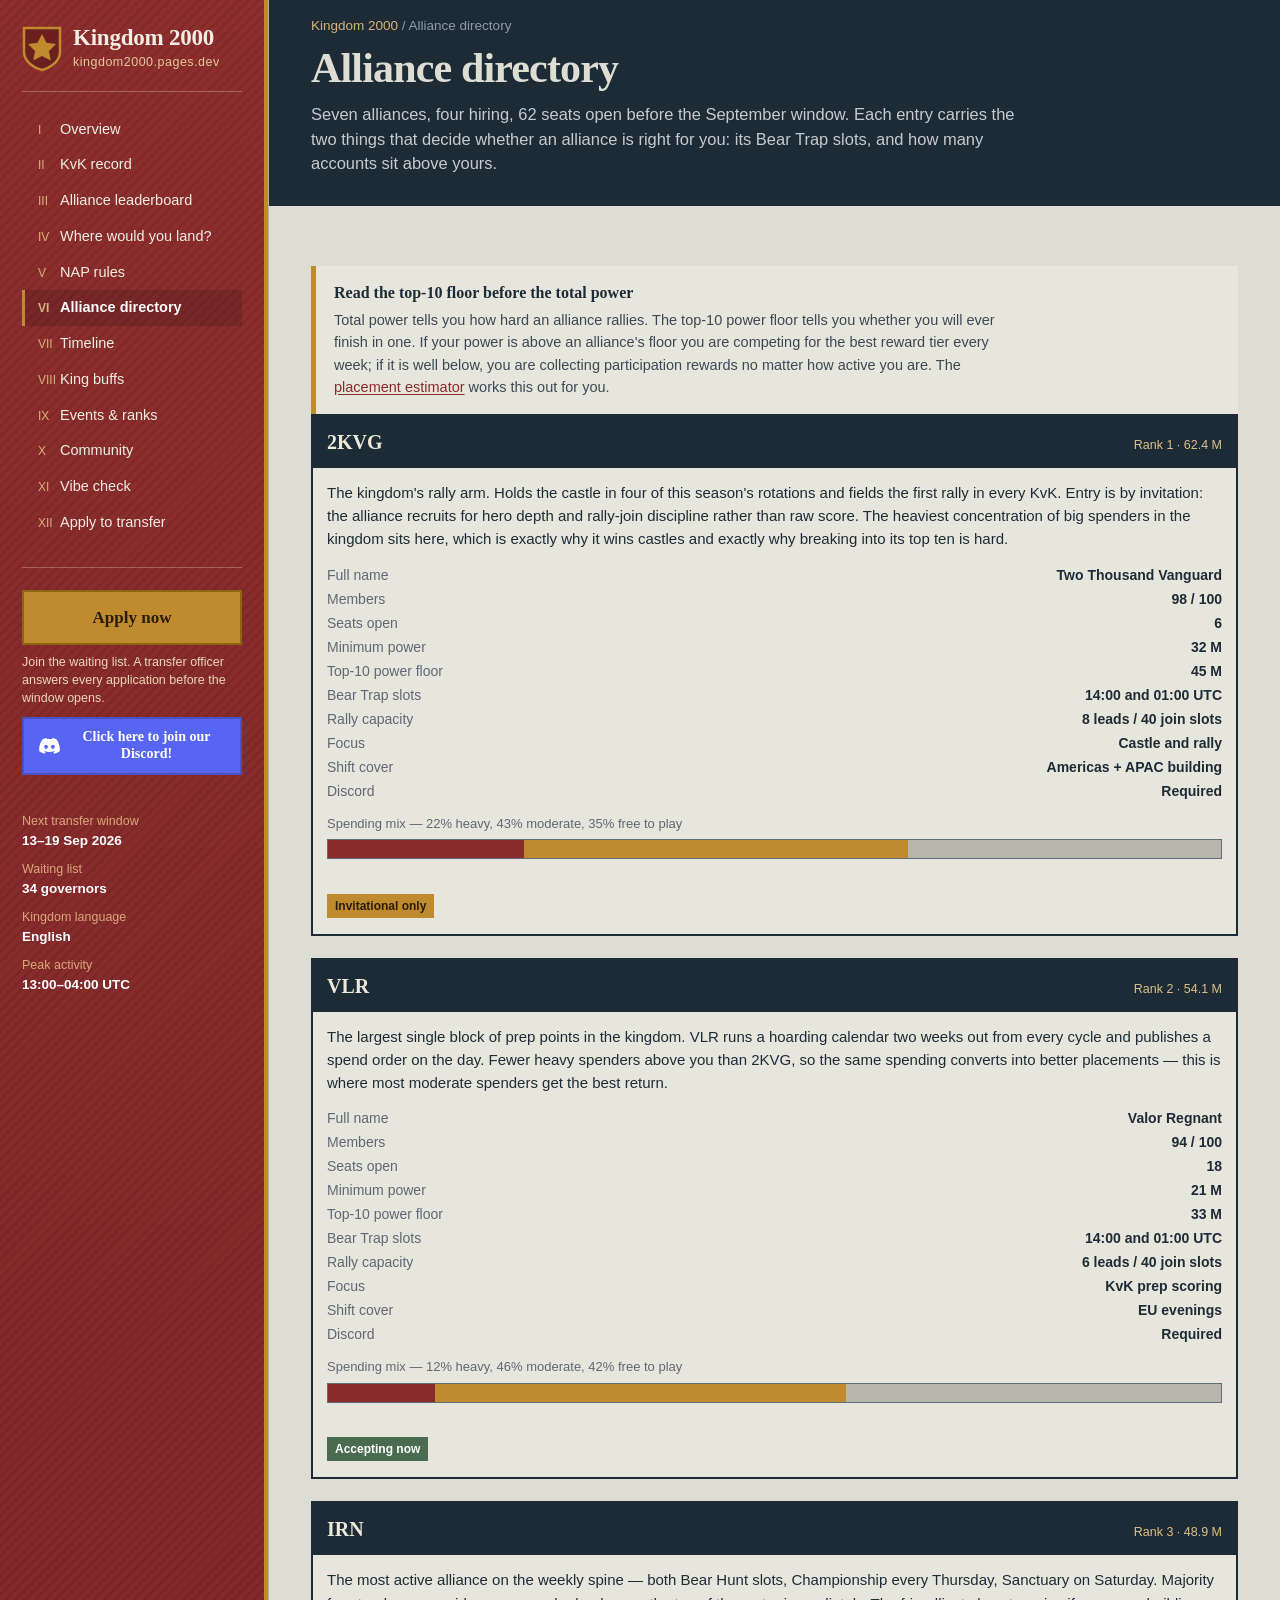
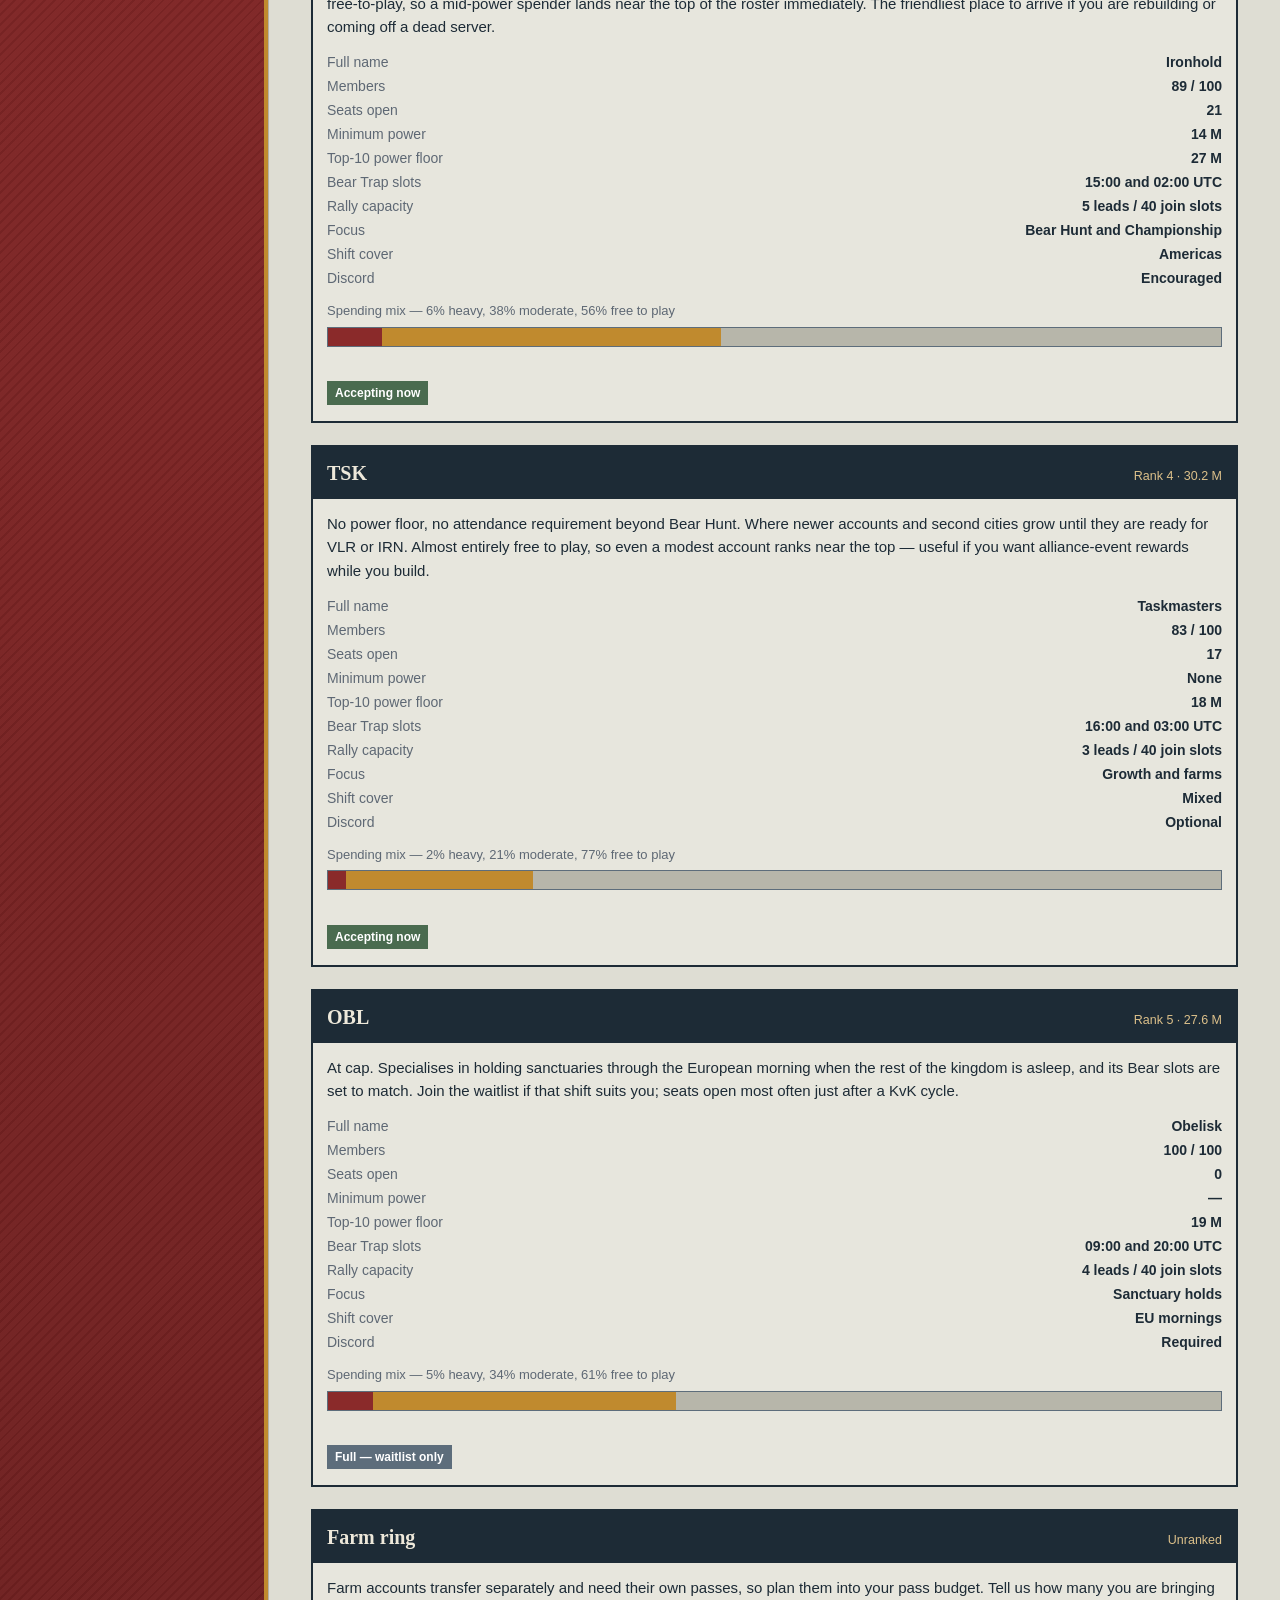
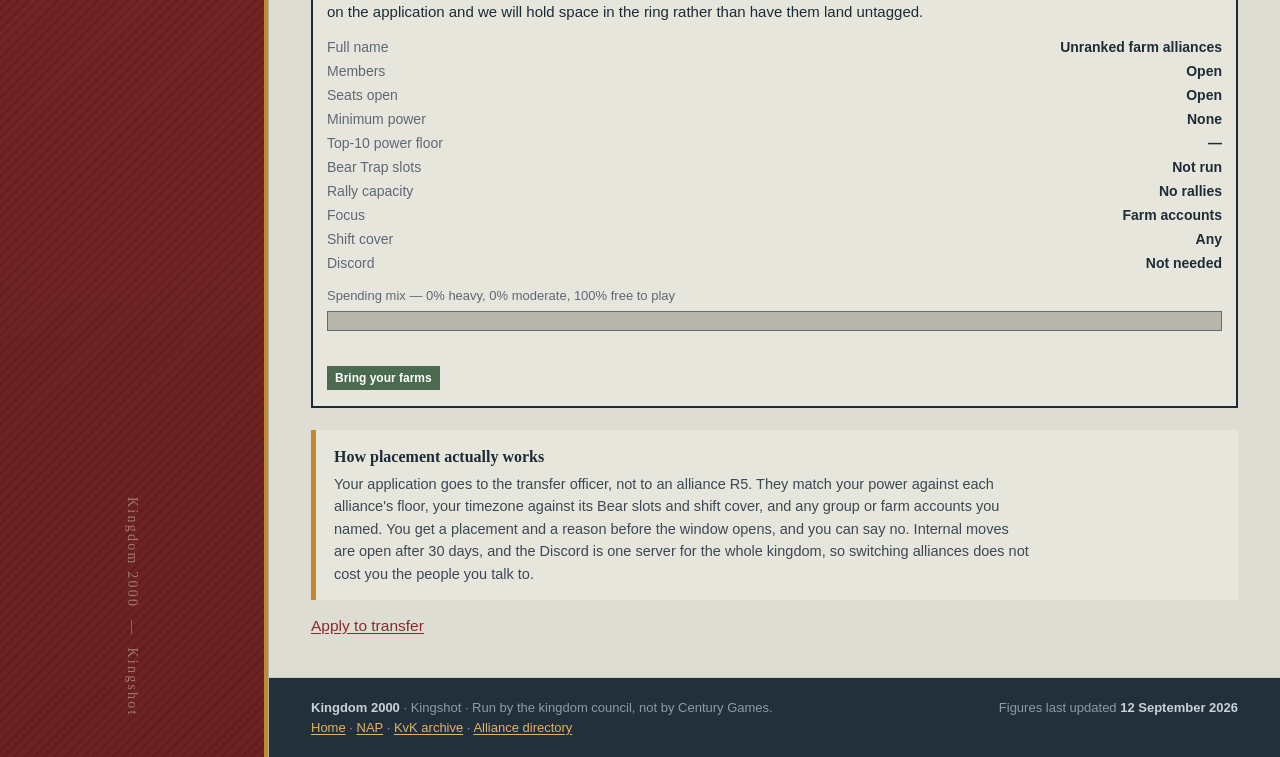
==== alliances.html @ 17d1f27d "Add files via upload" ====
<!DOCTYPE html>
<html lang="en">
<head>
<meta charset="utf-8">
<meta name="viewport" content="width=device-width,initial-scale=1">
<title>Alliance directory — Kingdom 2000</title>
<meta name="description" content="All seven alliances in Kingdom 2000: power, open seats, top-10 power floor, Bear Trap slots, spending mix and shift cover.">
<link rel="stylesheet" href="styles.css">
</head>
<body>
<div class="shell">
  <aside class="rail">
    <div class="sigil">
      <svg width="40" height="46" viewBox="0 0 40 46" aria-hidden="true">
        <path d="M2 2h36v24c0 11-13 17-18 18C15 43 2 37 2 26Z" fill="#6B1F1F" stroke="#C08A2E" stroke-width="2.5"/>
        <path d="M20 8l4.4 8.7 9.6 1.4-7 6.8 1.7 9.5L20 29.9l-8.7 4.5 1.7-9.5-7-6.8 9.6-1.4Z" fill="#C08A2E"/>
      </svg>
      <div>
        <b>Kingdom 2000</b>
        <span>kingdom2000.pages.dev</span>
      </div>
    </div>

    <nav class="railnav">
      <a href="index.html#overview"><i>I</i>Overview</a>
      <a href="index.html#kvk"><i>II</i>KvK record</a>
      <a href="index.html#leaderboard"><i>III</i>Alliance leaderboard</a>
      <a href="index.html#fit"><i>IV</i>Where would you land?</a>
      <a href="nap.html"><i>V</i>NAP rules</a>
      <a href="alliances.html" class="on"><i>VI</i>Alliance directory</a>
      <a href="index.html#timeline"><i>VII</i>Timeline</a>
      <a href="index.html#buffs"><i>VIII</i>King buffs</a>
      <a href="index.html#events"><i>IX</i>Events &amp; ranks</a>
      <a href="index.html#community"><i>X</i>Community</a>
      <a href="index.html#vibecheck"><i>XI</i>Vibe check</a>
      <a href="index.html#apply"><i>XII</i>Apply to transfer</a>
    </nav>

    <div class="railcta">
      <a class="btn" href="#apply">Apply now</a>
      <p>Join the waiting list. A transfer officer answers every application before the window opens.</p>
      <a class="dbtn full sm" href="index.html#vibecheck"><svg width="21" height="16" viewBox="0 0 71 55" aria-hidden="true"><path d="M60.1045 4.8978C55.5792 2.8214 50.7265 1.2916 45.6527 0.41542C45.5603 0.39851 45.468 0.440769 45.4204 0.525289C44.7963 1.6353 44.105 3.0834 43.6209 4.2216C38.1637 3.4046 32.7345 3.4046 27.3892 4.2216C26.905 3.0581 26.1886 1.6353 25.5617 0.525289C25.5141 0.443589 25.4218 0.40133 25.3294 0.41542C20.2584 1.2888 15.4057 2.8186 10.8776 4.8978C10.8384 4.9147 10.8048 4.9429 10.7825 4.9795C1.57795 18.7309 -0.943561 32.1443 0.293408 45.3914C0.299005 45.4562 0.335386 45.5182 0.385761 45.5576C6.45866 50.0174 12.3413 52.7249 18.1147 54.5195C18.2071 54.5477 18.305 54.5139 18.3638 54.4378C19.7295 52.5728 20.9469 50.6063 21.9907 48.5383C22.0523 48.4172 21.9935 48.2735 21.8676 48.2256C19.9366 47.4931 18.0979 46.6 16.3292 45.5858C16.1893 45.5041 16.1781 45.304 16.3068 45.2082C16.679 44.9293 17.0513 44.6391 17.4067 44.3461C17.471 44.2926 17.5606 44.2813 17.6362 44.3151C29.2558 49.6202 41.8354 49.6202 53.3179 44.3151C53.3935 44.2785 53.4831 44.2898 53.5502 44.3433C53.9057 44.6363 54.2779 44.9293 54.6529 45.2082C54.7816 45.304 54.7732 45.5041 54.6333 45.5858C52.8646 46.6197 51.0259 47.4931 49.0921 48.2228C48.9662 48.2707 48.9102 48.4172 48.9718 48.5383C50.038 50.6034 51.2554 52.5699 52.5959 54.435C52.6519 54.5139 52.7526 54.5477 52.845 54.5195C58.6464 52.7249 64.529 50.0174 70.6019 45.5576C70.6551 45.5182 70.6887 45.459 70.6943 45.3942C72.1747 30.0791 68.2147 16.7757 60.1968 4.9823C60.1772 4.9429 60.1437 4.9147 60.1045 4.8978ZM23.7259 37.3253C20.2276 37.3253 17.3451 34.1136 17.3451 30.1693C17.3451 26.225 20.1717 23.0133 23.7259 23.0133C27.308 23.0133 30.1626 26.2532 30.1066 30.1693C30.1066 34.1136 27.28 37.3253 23.7259 37.3253ZM47.3178 37.3253C43.8196 37.3253 40.9371 34.1136 40.9371 30.1693C40.9371 26.225 43.7636 23.0133 47.3178 23.0133C50.9 23.0133 53.7545 26.2532 53.6986 30.1693C53.6986 34.1136 50.9 37.3253 47.3178 37.3253Z"/></svg><span>Click here to join our Discord!</span></a>
    </div>

    <dl class="railmeta">
      <dt>Next transfer window</dt>
      <dd>13–19 Sep 2026</dd>
      <dt>Waiting list</dt>
      <dd>34 governors</dd>
      <dt>Kingdom language</dt>
      <dd>English</dd>
      <dt>Peak activity</dt>
      <dd>13:00–04:00 UTC</dd>
    </dl>

    <div class="railfoot"><span>Kingdom 2000 &nbsp;— &nbsp;Kingshot</span></div>
  </aside>
  <main>
    <div class="crumb"><a href="index.html">Kingdom 2000</a> / Alliance directory</div>
    <div class="pagehead">
      <h1>Alliance directory</h1>
      <p>Seven alliances, four hiring, 62 seats open before the September window. Each entry carries the two
        things that decide whether an alliance is right for you: its Bear Trap slots, and how many accounts
        sit above yours.</p>
    </div>
    <section>
      <div class="note"><b>Read the top-10 floor before the total power</b>
        <p>Total power tells you how hard an alliance rallies. The top-10 power floor tells you whether you
          will ever finish in one. If your power is above an alliance's floor you are competing for the best
          reward tier every week; if it is well below, you are collecting participation rewards no matter how
          active you are. The <a href="index.html#fit">placement estimator</a> works this out for you.</p></div>
      <div class="alli" style="margin-bottom:22px">
        <header><b>2KVG</b><i>Rank 1 · 62.4 M</i></header>
        <div class="in">
          <p style="font-size:15px;line-height:1.55;margin-bottom:14px">The kingdom's rally arm. Holds the castle in four of this season's rotations and fields the first rally in every KvK. Entry is by invitation: the alliance recruits for hero depth and rally-join discipline rather than raw score. The heaviest concentration of big spenders in the kingdom sits here, which is exactly why it wins castles and exactly why breaking into its top ten is hard.</p>
          <dl>
            <dt>Full name</dt><dd>Two Thousand Vanguard</dd>
            <dt>Members</dt><dd>98 / 100</dd>
            <dt>Seats open</dt><dd>6</dd>
            <dt>Minimum power</dt><dd>32 M</dd>
            <dt>Top-10 power floor</dt><dd>45 M</dd>
            <dt>Bear Trap slots</dt><dd>14:00 and 01:00 UTC</dd>
            <dt>Rally capacity</dt><dd>8 leads / 40 join slots</dd>
            <dt>Focus</dt><dd>Castle and rally</dd>
            <dt>Shift cover</dt><dd>Americas + APAC building</dd>
            <dt>Discord</dt><dd>Required</dd>
          </dl>
          <p style="font-size:13px;color:#5E6874;margin-top:12px">Spending mix — 22% heavy, 43% moderate, 35% free to play</p>
          <span class="mix"><i class="h" style="width:22%"></i><i class="m" style="width:43%"></i><i class="f" style="width:35%"></i></span>
          <br><span class="tag few">Invitational only</span>
        </div>
      </div>
      <div class="alli" style="margin-bottom:22px">
        <header><b>VLR</b><i>Rank 2 · 54.1 M</i></header>
        <div class="in">
          <p style="font-size:15px;line-height:1.55;margin-bottom:14px">The largest single block of prep points in the kingdom. VLR runs a hoarding calendar two weeks out from every cycle and publishes a spend order on the day. Fewer heavy spenders above you than 2KVG, so the same spending converts into better placements — this is where most moderate spenders get the best return.</p>
          <dl>
            <dt>Full name</dt><dd>Valor Regnant</dd>
            <dt>Members</dt><dd>94 / 100</dd>
            <dt>Seats open</dt><dd>18</dd>
            <dt>Minimum power</dt><dd>21 M</dd>
            <dt>Top-10 power floor</dt><dd>33 M</dd>
            <dt>Bear Trap slots</dt><dd>14:00 and 01:00 UTC</dd>
            <dt>Rally capacity</dt><dd>6 leads / 40 join slots</dd>
            <dt>Focus</dt><dd>KvK prep scoring</dd>
            <dt>Shift cover</dt><dd>EU evenings</dd>
            <dt>Discord</dt><dd>Required</dd>
          </dl>
          <p style="font-size:13px;color:#5E6874;margin-top:12px">Spending mix — 12% heavy, 46% moderate, 42% free to play</p>
          <span class="mix"><i class="h" style="width:12%"></i><i class="m" style="width:46%"></i><i class="f" style="width:42%"></i></span>
          <br><span class="tag open">Accepting now</span>
        </div>
      </div>
      <div class="alli" style="margin-bottom:22px">
        <header><b>IRN</b><i>Rank 3 · 48.9 M</i></header>
        <div class="in">
          <p style="font-size:15px;line-height:1.55;margin-bottom:14px">The most active alliance on the weekly spine — both Bear Hunt slots, Championship every Thursday, Sanctuary on Saturday. Majority free-to-play, so a mid-power spender lands near the top of the roster immediately. The friendliest place to arrive if you are rebuilding or coming off a dead server.</p>
          <dl>
            <dt>Full name</dt><dd>Ironhold</dd>
            <dt>Members</dt><dd>89 / 100</dd>
            <dt>Seats open</dt><dd>21</dd>
            <dt>Minimum power</dt><dd>14 M</dd>
            <dt>Top-10 power floor</dt><dd>27 M</dd>
            <dt>Bear Trap slots</dt><dd>15:00 and 02:00 UTC</dd>
            <dt>Rally capacity</dt><dd>5 leads / 40 join slots</dd>
            <dt>Focus</dt><dd>Bear Hunt and Championship</dd>
            <dt>Shift cover</dt><dd>Americas</dd>
            <dt>Discord</dt><dd>Encouraged</dd>
          </dl>
          <p style="font-size:13px;color:#5E6874;margin-top:12px">Spending mix — 6% heavy, 38% moderate, 56% free to play</p>
          <span class="mix"><i class="h" style="width:6%"></i><i class="m" style="width:38%"></i><i class="f" style="width:56%"></i></span>
          <br><span class="tag open">Accepting now</span>
        </div>
      </div>
      <div class="alli" style="margin-bottom:22px">
        <header><b>TSK</b><i>Rank 4 · 30.2 M</i></header>
        <div class="in">
          <p style="font-size:15px;line-height:1.55;margin-bottom:14px">No power floor, no attendance requirement beyond Bear Hunt. Where newer accounts and second cities grow until they are ready for VLR or IRN. Almost entirely free to play, so even a modest account ranks near the top — useful if you want alliance-event rewards while you build.</p>
          <dl>
            <dt>Full name</dt><dd>Taskmasters</dd>
            <dt>Members</dt><dd>83 / 100</dd>
            <dt>Seats open</dt><dd>17</dd>
            <dt>Minimum power</dt><dd>None</dd>
            <dt>Top-10 power floor</dt><dd>18 M</dd>
            <dt>Bear Trap slots</dt><dd>16:00 and 03:00 UTC</dd>
            <dt>Rally capacity</dt><dd>3 leads / 40 join slots</dd>
            <dt>Focus</dt><dd>Growth and farms</dd>
            <dt>Shift cover</dt><dd>Mixed</dd>
            <dt>Discord</dt><dd>Optional</dd>
          </dl>
          <p style="font-size:13px;color:#5E6874;margin-top:12px">Spending mix — 2% heavy, 21% moderate, 77% free to play</p>
          <span class="mix"><i class="h" style="width:2%"></i><i class="m" style="width:21%"></i><i class="f" style="width:77%"></i></span>
          <br><span class="tag open">Accepting now</span>
        </div>
      </div>
      <div class="alli" style="margin-bottom:22px">
        <header><b>OBL</b><i>Rank 5 · 27.6 M</i></header>
        <div class="in">
          <p style="font-size:15px;line-height:1.55;margin-bottom:14px">At cap. Specialises in holding sanctuaries through the European morning when the rest of the kingdom is asleep, and its Bear slots are set to match. Join the waitlist if that shift suits you; seats open most often just after a KvK cycle.</p>
          <dl>
            <dt>Full name</dt><dd>Obelisk</dd>
            <dt>Members</dt><dd>100 / 100</dd>
            <dt>Seats open</dt><dd>0</dd>
            <dt>Minimum power</dt><dd>—</dd>
            <dt>Top-10 power floor</dt><dd>19 M</dd>
            <dt>Bear Trap slots</dt><dd>09:00 and 20:00 UTC</dd>
            <dt>Rally capacity</dt><dd>4 leads / 40 join slots</dd>
            <dt>Focus</dt><dd>Sanctuary holds</dd>
            <dt>Shift cover</dt><dd>EU mornings</dd>
            <dt>Discord</dt><dd>Required</dd>
          </dl>
          <p style="font-size:13px;color:#5E6874;margin-top:12px">Spending mix — 5% heavy, 34% moderate, 61% free to play</p>
          <span class="mix"><i class="h" style="width:5%"></i><i class="m" style="width:34%"></i><i class="f" style="width:61%"></i></span>
          <br><span class="tag shut">Full — waitlist only</span>
        </div>
      </div>
      <div class="alli" style="margin-bottom:22px">
        <header><b>Farm ring</b><i>Unranked</i></header>
        <div class="in">
          <p style="font-size:15px;line-height:1.55;margin-bottom:14px">Farm accounts transfer separately and need their own passes, so plan them into your pass budget. Tell us how many you are bringing on the application and we will hold space in the ring rather than have them land untagged.</p>
          <dl>
            <dt>Full name</dt><dd>Unranked farm alliances</dd>
            <dt>Members</dt><dd>Open</dd>
            <dt>Seats open</dt><dd>Open</dd>
            <dt>Minimum power</dt><dd>None</dd>
            <dt>Top-10 power floor</dt><dd>—</dd>
            <dt>Bear Trap slots</dt><dd>Not run</dd>
            <dt>Rally capacity</dt><dd>No rallies</dd>
            <dt>Focus</dt><dd>Farm accounts</dd>
            <dt>Shift cover</dt><dd>Any</dd>
            <dt>Discord</dt><dd>Not needed</dd>
          </dl>
          <p style="font-size:13px;color:#5E6874;margin-top:12px">Spending mix — 0% heavy, 0% moderate, 100% free to play</p>
          <span class="mix"><i class="h" style="width:0%"></i><i class="m" style="width:0%"></i><i class="f" style="width:100%"></i></span>
          <br><span class="tag open">Bring your farms</span>
        </div>
      </div>
      <div class="note"><b>How placement actually works</b>
        <p>Your application goes to the transfer officer, not to an alliance R5. They match your power against
          each alliance's floor, your timezone against its Bear slots and shift cover, and any group or farm
          accounts you named. You get a placement and a reason before the window opens, and you can say no.
          Internal moves are open after 30 days, and the Discord is one server for the whole kingdom, so
          switching alliances does not cost you the people you talk to.</p></div>
      <p class="body"><a href="index.html#apply">Apply to transfer</a></p>
    </section>
    <footer>
      <div><b>Kingdom 2000</b> · Kingshot · Run by the kingdom council, not by Century Games.<br>
        <a href="index.html">Home</a> · <a href="nap.html">NAP</a> · <a href="kvk.html">KvK archive</a> · <a href="alliances.html">Alliance directory</a></div>
      <div>Figures last updated <b>12 September 2026</b></div>
    </footer>
  </main>
</div>
</body>
</html>
---- styles.css ----
:root{
    --ink:#1D2B36;
    --stone:#3B4A57;
    --stone-lt:#5D6D7B;
    --paper:#DEDDD3;
    --paper-dk:#CBCABE;
    --oxblood:#8A2A2A;
    --oxblood-dk:#6B1F1F;
    --brass:#C08A2E;
    --moss:#4A6B4F;
    --display:"TeX Gyre Bonum","Bookman Old Style",serif;
    --data:"TeX Gyre Heros Cn","Helvetica Neue Condensed",sans-serif;
  }
  *{box-sizing:border-box;margin:0;padding:0}
  body{
    background:
      linear-gradient(180deg,#33414D 0,#2A3742 100%);
    color:var(--ink);
    font-family:var(--data);
    font-size:15px;
    line-height:1.5;
  }
  .shell{max-width:1340px;margin:0 auto;display:grid;grid-template-columns:268px 1fr;min-height:100vh}

  /* ---------- LEFT RAIL ---------- */
  .rail{
    background:
      repeating-linear-gradient(135deg,rgba(0,0,0,.055) 0 2px,rgba(255,255,255,.02) 2px 7px),
      linear-gradient(180deg,#8A2A2A 0,#7A2424 55%,#671E1E 100%);
    border-right:4px solid var(--brass);padding:26px 22px 40px;color:#F1EDE2;
    display:flex;flex-direction:column;position:relative}
  .railfoot{margin-top:auto;padding-top:60px;display:flex;justify-content:center}
  .railfoot span{writing-mode:vertical-rl;font-family:var(--display);font-size:14px;
    color:rgba(241,237,226,.42);letter-spacing:.16em}
  .sigil{display:flex;align-items:center;gap:11px;padding-bottom:18px;border-bottom:1px solid rgba(241,237,226,.28)}
  .sigil svg{flex:0 0 auto}
  .sigil b{font-family:var(--display);font-size:23px;font-weight:700;line-height:1.05;letter-spacing:-.01em;display:block}
  .sigil span{font-size:12.5px;letter-spacing:.04em;color:#E2C99A}
  .railnav{margin-top:20px}
  .railnav a{display:block;color:#F1EDE2;text-decoration:none;font-size:14.5px;padding:7px 0 7px 13px;border-left:3px solid transparent}
  .railnav a.on{border-left-color:var(--brass);color:#fff;font-weight:700;background:rgba(0,0,0,.14)}
  .railnav a i{font-style:normal;color:#D9B27A;font-size:12px;width:22px;display:inline-block}
  .railcta{margin-top:26px;padding-top:22px;border-top:1px solid rgba(241,237,226,.28)}
  .btn{display:block;text-align:center;background:var(--brass);color:#2A1E08;font-family:var(--display);
       font-size:17px;font-weight:700;padding:13px 10px;border:2px solid #8E6414;text-decoration:none}
  .btn.sm{font-size:14px;padding:9px 14px;display:inline-block}
  .railcta p{font-size:12.5px;color:#EBD6B4;margin-top:9px;line-height:1.42}
  .railmeta{margin-top:28px;font-size:12.5px;color:#EFD9B6}
  .railmeta dt{color:#D8A97A;margin-top:9px}
  .railmeta dd{color:#fff;font-weight:700;font-size:13.5px}

  /* ---------- MAIN ---------- */
  main{background:var(--paper);border-left:1px solid rgba(0,0,0,.2)}
  .hero{background:var(--ink);color:var(--paper);padding:34px 42px 0;position:relative;overflow:hidden}
  .hero .num{position:absolute;right:-18px;top:-58px;font-family:var(--display);font-size:230px;font-weight:700;
    color:rgba(192,138,46,.11);line-height:1;letter-spacing:-.04em}
  .hero h1{font-family:var(--display);font-size:52px;line-height:1.02;font-weight:700;letter-spacing:-.02em;max-width:16em;position:relative}
  .hero p.lede{margin-top:14px;font-size:17px;max-width:40em;color:#C6CBD0;position:relative;line-height:1.52}
  .hero .row{display:flex;gap:12px;align-items:center;margin:22px 0 30px;position:relative}
  .ghost{display:inline-block;color:var(--paper);border:2px solid var(--stone-lt);padding:11px 16px;
    text-decoration:none;font-family:var(--display);font-size:15px}
  /* registry plate */
  .plate{display:grid;grid-template-columns:repeat(5,1fr);background:var(--stone);border-top:3px solid var(--brass)}
  .plate div{padding:14px 16px 16px;border-right:1px solid rgba(0,0,0,.25)}
  .plate div:last-child{border-right:0}
  .plate dt{font-size:12.5px;color:#B9C4CD;letter-spacing:.02em}
  .plate dd{font-family:var(--display);font-size:25px;font-weight:700;color:#fff;line-height:1.15;margin-top:2px}
  .plate dd small{font-family:var(--data);font-size:13px;font-weight:400;color:#CBD4DB;display:block;letter-spacing:.01em}

  section{padding:38px 42px;border-bottom:1px solid var(--paper-dk)}
  section h2{font-family:var(--display);font-size:29px;font-weight:700;color:var(--ink);letter-spacing:-.01em}
  section h2 + .sub{color:#5A6470;font-size:14.5px;margin-top:5px;max-width:56em}
  .grid2{display:grid;grid-template-columns:1.15fr 1fr;gap:26px;margin-top:22px}
  .grid3{display:grid;grid-template-columns:repeat(3,1fr);gap:18px;margin-top:22px}
  p.body{max-width:44em;margin-top:14px;font-size:15.5px;color:#2C3A46;line-height:1.6}

  .fact{border-top:2px solid var(--ink);padding-top:9px}
  .fact dt{font-size:13px;color:#5E6874}
  .fact dd{font-family:var(--display);font-size:17px;font-weight:700;margin-top:1px}
  .facts{display:grid;grid-template-columns:1fr 1fr;gap:14px 22px;margin-top:20px}

  table{border-collapse:collapse;width:100%;margin-top:20px;background:#E7E6DD}
  caption{text-align:left;font-size:13px;color:#5A6470;padding-bottom:7px}
  th{background:var(--ink);color:#EDE8DA;font-size:13px;font-weight:700;text-align:left;padding:8px 11px;letter-spacing:.02em}
  td{padding:8px 11px;border-bottom:1px solid var(--paper-dk);font-size:14.5px}
  tbody tr:nth-child(even) td{background:#DFDED4}
  td.w{color:var(--moss);font-weight:700}
  td.l{color:var(--oxblood);font-weight:700}
  td.n{font-variant-numeric:tabular-nums}

  .rules{counter-reset:r;margin-top:22px;display:grid;grid-template-columns:1fr 1fr;gap:0 30px}
  .rules li{counter-increment:r;list-style:none;display:grid;grid-template-columns:34px 1fr;
    padding:11px 0;border-bottom:1px dotted #A9A89C;align-items:start}
  .rules li::before{content:counter(r);font-family:var(--display);font-weight:700;font-size:16px;color:var(--oxblood)}
  .rules b{grid-column:2;font-size:15px}
  .rules span{grid-column:2;font-size:14px;color:#4C5663;line-height:1.45;margin-top:2px}

  .alli{border:2px solid var(--ink);background:#E7E6DD}
  .alli header{background:var(--ink);color:#EDE8DA;padding:11px 14px;display:flex;justify-content:space-between;align-items:baseline}
  .alli header b{font-family:var(--display);font-size:20px}
  .alli header i{font-style:normal;font-size:12.5px;color:#DCC08A}
  .alli .in{padding:13px 14px 16px}
  .alli dl{display:grid;grid-template-columns:auto 1fr;gap:3px 12px;font-size:14px}
  .alli dt{color:#5E6874}
  .alli dd{font-weight:700;text-align:right}
  .tag{display:inline-block;font-size:12px;font-weight:700;padding:3px 8px;margin-top:12px;color:#fff}
  .tag.open{background:var(--moss)}
  .tag.few{background:var(--brass);color:#2A1E08}
  .tag.shut{background:var(--stone-lt)}

  .tl{margin-top:24px;border-left:3px solid var(--brass);padding-left:0}
  .tl li{list-style:none;display:grid;grid-template-columns:120px 1fr;gap:16px;padding:0 0 20px 20px;position:relative}
  .tl li::before{content:"";position:absolute;left:-8px;top:5px;width:13px;height:13px;background:var(--oxblood);border:2px solid var(--paper)}
  .tl li.next::before{background:var(--brass)}
  .tl time{font-family:var(--display);font-weight:700;font-size:15px;color:var(--stone)}
  .tl b{font-size:15.5px;display:block}
  .tl span{font-size:14px;color:#4C5663}

  .buffs{display:grid;grid-template-columns:repeat(7,1fr);gap:8px;margin-top:22px}
  .buff{border:1px solid var(--stone-lt);background:#E7E6DD}
  .buff h4{background:var(--stone);color:#F0EDE3;font-size:13px;padding:6px 8px;font-weight:700}
  .buff .b{padding:9px 8px 11px}
  .buff strong{display:block;font-family:var(--display);font-size:15px;line-height:1.15}
  .buff em{font-style:normal;display:block;font-size:12.5px;color:#556170;margin-top:3px}
  .buff .t{display:block;font-size:12px;color:var(--oxblood);font-weight:700;margin-top:7px}
  .buff.rest h4{background:var(--stone-lt)}

  .rank{display:grid;grid-template-columns:repeat(4,1fr);gap:16px;margin-top:22px}
  .rank div{background:var(--ink);color:#EDE8DA;padding:14px 15px 16px;border-bottom:4px solid var(--brass)}
  .rank dt{font-size:13px;color:#AEBAC4}
  .rank dd{font-family:var(--display);font-size:30px;font-weight:700;line-height:1.1;color:#fff}
  .rank dd small{font-family:var(--data);font-size:13px;font-weight:400;color:#B9C4CD;display:block}

  /* apply */
  .apply{background:var(--ink);color:var(--paper);padding:40px 42px 44px;border-bottom:0}
  .apply h2{color:#fff}
  .apply .sub{color:#BCC5CD}
  .applywrap{display:grid;grid-template-columns:1.05fr 1fr;gap:34px;margin-top:24px;align-items:start}
  .form{background:#31404C;border:1px solid var(--stone-lt);padding:20px}
  .form label{display:block;font-size:13px;color:#BCC5CD;margin:0 0 4px}
  .form .f{margin-bottom:13px}
  .form .i{background:#26323C;border:1px solid #4C5B68;padding:10px 11px;font-size:14.5px;color:#8C9AA6}
  .form .two{display:grid;grid-template-columns:1fr 1fr;gap:13px}
  .checks{font-size:14px;color:#C6CBD0;margin-top:4px}
  .checks li{list-style:none;display:grid;grid-template-columns:20px 1fr;padding:6px 0;border-bottom:1px dotted #4C5B68}
  .checks li::before{content:"\2713";color:var(--brass);font-weight:700}

  footer{background:#22303B;color:#8E9BA6;padding:20px 42px;font-size:13px;display:flex;justify-content:space-between;gap:20px}
  footer b{color:#C9D2D9}
  .stamp{border:2px solid var(--oxblood);color:var(--oxblood);display:inline-block;
    font-family:var(--display);font-weight:700;font-size:12.5px;padding:5px 9px;transform:rotate(-1.5deg)}

/* ---------- LEADERBOARD ---------- */
.lb{margin-top:22px;border:2px solid var(--ink);background:#E7E6DD}
.lb .r{display:grid;grid-template-columns:56px 1fr repeat(4,minmax(88px,.62fr)) 92px;
  align-items:center;border-bottom:1px solid var(--paper-dk)}
.lb .r:last-child{border-bottom:0}
.lb .r.head{background:var(--ink);color:#EDE8DA;border-bottom:0}
.lb .r.head span{font-size:12.5px;font-weight:700;padding:9px 10px;letter-spacing:.02em}
.lb .r > *{padding:12px 10px;font-size:14.5px}
.lb .r:nth-child(odd of .r:not(.head)){background:#DFDED4}
.lb .pos{font-family:var(--display);font-size:24px;font-weight:700;color:var(--oxblood);text-align:center;line-height:1}
.lb .r.head .pos{font-family:var(--data);font-size:12.5px;color:#EDE8DA}
.lb .who b{font-family:var(--display);font-size:19px;display:block;line-height:1.1}
.lb .who em{font-style:normal;font-size:13px;color:#5E6874}
.lb .n{font-variant-numeric:tabular-nums;font-weight:700}
.lb .bar{display:block;height:6px;background:var(--paper-dk);margin-top:5px;max-width:120px}
.lb .bar i{display:block;height:6px;background:var(--brass)}
.lb .tr{font-size:13px;font-weight:700}
.lb .tr.up{color:var(--moss)}
.lb .tr.dn{color:var(--oxblood)}
.lb .tr.fl{color:#7A8490}
.lb .crown{display:inline-block;font-family:var(--display);font-weight:700;font-size:15px}
.lbnote{font-size:13.5px;color:#5A6470;margin-top:11px}

/* ---------- SUBPAGE BITS ---------- */
.crumb{font-size:13.5px;color:#8E9BA6;padding:16px 42px 0;background:var(--ink)}
.crumb a{color:#D9B27A;text-decoration:none}
.pagehead{background:var(--ink);color:var(--paper);padding:10px 42px 30px}
.pagehead h1{font-family:var(--display);font-size:42px;font-weight:700;letter-spacing:-.02em;line-height:1.06}
.pagehead p{margin-top:11px;font-size:16.5px;color:#C6CBD0;max-width:44em;line-height:1.5}
.amend{font-size:13px;color:#6B7580;margin-top:6px}
.clause{border-top:2px solid var(--ink);padding:16px 0 18px;display:grid;grid-template-columns:52px 1fr;gap:0 14px}
.clause .no{font-family:var(--display);font-size:30px;font-weight:700;color:var(--oxblood);line-height:.95}
.clause h3{font-family:var(--display);font-size:20px;font-weight:700}
.clause p{margin-top:6px;font-size:15.5px;line-height:1.6;max-width:46em}
.clause .eff{font-size:12.5px;color:#6B7580;margin-top:8px}
.note{background:#E7E6DD;border-left:5px solid var(--brass);padding:15px 18px;margin-top:22px}
.note b{display:block;font-family:var(--display);font-size:16px;margin-bottom:4px}
.note p{font-size:14.5px;color:#3C4854;line-height:1.55;max-width:48em}
.done{text-align:center;padding:70px 42px 80px}
.done .tick{width:74px;height:74px;border:3px solid var(--moss);border-radius:50%;display:flex;
  align-items:center;justify-content:center;margin:0 auto 22px;font-size:38px;color:var(--moss);line-height:1}
.done h1{font-family:var(--display);font-size:40px;font-weight:700}
.done p{max-width:34em;margin:14px auto 0;font-size:16px;color:#414E5A;line-height:1.6}
.steps{max-width:38em;margin:30px auto 0;text-align:left;counter-reset:s}
.steps li{counter-increment:s;list-style:none;display:grid;grid-template-columns:34px 1fr;
  padding:12px 0;border-bottom:1px dotted #A9A89C}
.steps li::before{content:counter(s);font-family:var(--display);font-weight:700;color:var(--oxblood);font-size:17px}
.steps b{grid-column:2;font-size:15.5px}
.steps span{grid-column:2;font-size:14.5px;color:#4C5663;line-height:1.5}
.cycle{display:grid;grid-template-columns:repeat(4,1fr);gap:14px;margin-top:22px}
.cycle div{border:2px solid var(--stone-lt);background:#E7E6DD;padding:13px 14px 15px}
.cycle div.on{border-color:var(--oxblood);background:#EDE7E0}
.cycle h4{font-family:var(--display);font-size:17px}
.cycle p{font-size:13.5px;color:#4C5663;margin-top:4px;line-height:1.45}
.cycle em{font-style:normal;display:block;font-size:12.5px;color:var(--oxblood);font-weight:700;margin-top:7px}

@media (max-width:980px){
  .shell{grid-template-columns:1fr}
  .rail{position:static;border-right:0;border-bottom:4px solid var(--brass);padding:18px 20px 22px}
  .railnav{margin-top:14px;display:flex;flex-wrap:wrap;gap:2px 4px}
  .railnav a{border-left:0;border-bottom:2px solid transparent;padding:6px 9px}
  .railnav a.on{border-left:0;border-bottom-color:var(--brass)}
  .railcta{margin-top:16px;padding-top:16px}
  .railmeta{display:grid;grid-template-columns:1fr 1fr;gap:0 18px;margin-top:18px}
  .railfoot{display:none}
  main{border-left:0}
  .grid2,.grid3,.rules,.applywrap,.cycle,.form .two{grid-template-columns:1fr}
  .rank{grid-template-columns:1fr 1fr}
  .buffs{grid-template-columns:1fr 1fr}
  .plate{grid-template-columns:1fr 1fr}
  .lb{overflow-x:auto}
  .lb .r{min-width:660px}
  .clause{grid-template-columns:38px 1fr}
  section,.hero,.apply,.pagehead,.crumb,footer,.done{padding-left:20px;padding-right:20px}
  .hero{padding-top:26px}
  .hero h1{font-size:32px}
  .hero .num{font-size:150px;top:-30px;right:-10px}
  .pagehead h1{font-size:31px}
  section h2{font-size:24px}
  table{display:block;overflow-x:auto;white-space:nowrap}
  footer{flex-direction:column;gap:8px}
}

/* ---------- REAL FORM CONTROLS ---------- */
.form input.i,.form select.i,.form textarea.i{
  width:100%;display:block;font-family:var(--data);font-size:14.5px;color:#EDE8DA;
  background:#26323C;border:1px solid #4C5B68;padding:10px 11px}
.form input.i::placeholder,.form textarea.i::placeholder{color:#7F8D99}
.form input.i:focus,.form select.i:focus,.form textarea.i:focus,
.btn:focus-visible,a:focus-visible,button:focus-visible{outline:3px solid var(--brass);outline-offset:2px}
.form textarea.i{resize:vertical;line-height:1.45}
button.btn{width:100%;cursor:pointer;font-family:var(--display)}
.hp{position:absolute;left:-9999px;width:1px;height:1px;opacity:0}
.privacy{font-size:12.5px;color:#9BA7B2;margin-top:11px;line-height:1.45}
.form .two > div{min-width:0}
main a{color:var(--oxblood);text-decoration:underline;text-underline-offset:2px}
.apply a,footer a{color:#E0B462}
.hero a.btn,.rail a.btn{text-decoration:none}

main{min-width:0}
.rail{min-width:0}
.buff,.alli,.form,section{min-width:0}

/* ---------- PLACEMENT ESTIMATOR ---------- */
.fit{border:2px solid var(--ink);background:#E7E6DD;margin-top:22px}
.fitin{display:grid;grid-template-columns:1fr 1fr auto;gap:14px;align-items:end;
  background:var(--ink);padding:16px 18px}
.fitin label{display:block;font-size:13px;color:#BCC5CD;margin-bottom:4px}
.fitin input,.fitin select{width:100%;font-family:var(--data);font-size:15px;color:#EDE8DA;
  background:#26323C;border:1px solid #4C5B68;padding:10px 11px}
.fitin input::placeholder{color:#7F8D99}
.fitin button{background:var(--brass);color:#2A1E08;border:2px solid #8E6414;font-family:var(--display);
  font-size:15px;font-weight:700;padding:10px 20px;cursor:pointer}
.fitout{padding:6px 18px 18px}
.fitempty{font-size:14.5px;color:#5A6470;padding:16px 0 6px}
.fitrow{display:grid;grid-template-columns:150px 168px 1fr;gap:16px;align-items:center;
  padding:14px 0;border-bottom:1px solid var(--paper-dk)}
.fitrow:last-of-type{border-bottom:0}
.fitrow.off{opacity:.55}
.fittag b{font-family:var(--display);font-size:20px;display:block;line-height:1.1}
.fittag em{font-style:normal;font-size:12.5px;color:#5E6874}
.fitrank b{font-family:var(--display);font-size:23px;color:var(--ink)}
.fitrank span{font-size:13px;color:#5E6874;margin-left:6px}
.fitbar{display:block;height:7px;background:var(--paper-dk);margin-top:7px}
.fitbar i{display:block;height:7px}
.fitbar i.great{background:var(--moss)}
.fitbar i.ok{background:var(--brass)}
.fitbar i.weak{background:var(--stone-lt)}
.fitsay p{font-size:14.5px;line-height:1.5;color:#2C3A46}
.fitmeta{display:block;font-size:12.5px;color:#68727E;margin-top:5px}
.fitspend{background:#DFDED4;border-left:5px solid var(--oxblood);padding:13px 16px;margin-top:16px}
.fitspend b{font-family:var(--display);font-size:16px}
.fitspend p{font-size:14.5px;color:#3C4854;line-height:1.55;margin-top:3px}
.fitfoot{font-size:12.5px;color:#68727E;margin-top:13px;line-height:1.5}

/* spend mix bar */
.mix{display:flex;height:20px;margin-top:6px;border:1px solid var(--stone-lt)}
.mix i{display:block;height:18px}
.mix i.h{background:var(--oxblood)}
.mix i.m{background:var(--brass)}
.mix i.f{background:#B7B6AA}
.mixkey{display:flex;gap:16px;font-size:12.5px;color:#5A6470;margin-top:7px;flex-wrap:wrap}
.mixkey span::before{content:"";display:inline-block;width:10px;height:10px;margin-right:5px}
.mixkey .kh::before{background:var(--oxblood)}
.mixkey .km::before{background:var(--brass)}
.mixkey .kf::before{background:#B7B6AA}

/* ---------- COMMUNITY ---------- */
.comm{display:grid;grid-template-columns:1.1fr 1fr;gap:26px;margin-top:22px}
.nights{border:2px solid var(--ink);background:#E7E6DD}
.nights .n{display:grid;grid-template-columns:104px 1fr;gap:14px;padding:13px 15px;
  border-bottom:1px solid var(--paper-dk);align-items:baseline}
.nights .n:last-child{border-bottom:0}
.nights .n.head{background:var(--ink);color:#EDE8DA;font-size:12.5px;font-weight:700}
.nights time{font-family:var(--display);font-weight:700;font-size:15px;color:var(--stone)}
.nights b{font-size:15.5px;display:block}
.nights span{font-size:13.5px;color:#4C5663;line-height:1.45}
.voice{border-left:5px solid var(--brass);background:#E7E6DD;padding:16px 18px}
.voice h3{font-family:var(--display);font-size:19px}
.voice p{font-size:14.5px;color:#3C4854;line-height:1.6;margin-top:8px;max-width:40em}
.chans{margin-top:14px}
.chans li{list-style:none;display:grid;grid-template-columns:150px 1fr;gap:12px;
  padding:8px 0;border-top:1px dotted #A9A89C;font-size:14px}
.chans b{color:var(--oxblood);font-family:var(--display)}
@media (max-width:980px){
  .fitin{grid-template-columns:1fr}
  .fitrow{grid-template-columns:1fr;gap:6px}
  .comm{grid-template-columns:1fr}
  .nights .n,.chans li{grid-template-columns:1fr;gap:2px}
}

/* ---------- DISCORD BUTTON ---------- */
.dbtn{display:inline-flex;align-items:center;justify-content:center;gap:10px;
  background:#5865F2;color:#fff;text-decoration:none;font-family:var(--display);
  font-size:16px;font-weight:700;padding:12px 20px;border:2px solid #4752C4;line-height:1.2}
.dbtn svg{flex:0 0 auto;fill:#fff}
.dbtn:hover{background:#4752C4}
.dbtn:focus-visible{outline:3px solid var(--brass);outline-offset:2px}
.dbtn.full{display:flex;width:100%;text-align:center}
.dbtn.sm{font-size:14px;padding:10px 15px;gap:8px}
.rail .dbtn{margin-top:10px}
.voice .dbtn{margin-top:18px}

/* ---------- DISCORD GATE ---------- */
.gate{border:2px solid var(--ink);background:#E7E6DD;margin-top:22px}
.gstep{display:grid;grid-template-columns:56px 1fr;gap:0 6px;padding:20px 20px 22px;
  border-bottom:1px solid var(--paper-dk)}
.gnum{font-family:var(--display);font-size:34px;font-weight:700;color:var(--oxblood);line-height:.9}
.gstep h3{font-family:var(--display);font-size:21px;font-weight:700}
.gq{font-size:15px;color:#3C4854;line-height:1.55;margin-top:6px;max-width:46em}
.ginput{margin-top:11px;font-family:var(--data);font-size:15px;color:var(--ink);
  background:#fff;border:2px solid var(--stone-lt);padding:9px 11px;width:190px}
.ginput:focus{outline:3px solid var(--brass);outline-offset:2px}
.gquiz{margin-top:14px;counter-reset:q;list-style:none}
.gquiz li{counter-increment:q;display:grid;grid-template-columns:1fr 128px;gap:14px;align-items:center;
  padding:10px 0;border-bottom:1px dotted #A9A89C}
.gtext{font-size:14.5px;line-height:1.45}
.gtext::before{content:counter(q) ". ";font-weight:700;color:var(--oxblood)}
.gpick{display:flex;gap:6px;justify-content:flex-end}
.gpick button{font-family:var(--data);font-size:13.5px;font-weight:700;padding:7px 0;width:58px;
  background:#DFDED4;border:2px solid var(--stone-lt);color:#4C5663;cursor:pointer}
.gpick button:hover{border-color:var(--ink)}
.gpick button.on{background:var(--ink);border-color:var(--ink);color:#EDE8DA}
.gpick button:focus-visible{outline:3px solid var(--brass);outline-offset:2px}
.gfoot{display:flex;align-items:center;gap:16px;padding:16px 20px;flex-wrap:wrap}
.gfoot .btn{width:auto}
.gcount{font-size:13px;color:#5E6874}
.gresult{padding:0 20px}
.gresult:not(:empty){padding:0 20px 22px}
.gresult p{font-size:15px;line-height:1.6;color:#2C3A46;max-width:46em;margin-bottom:12px}
.gresult.pass{border-top:4px solid var(--moss);padding-top:18px}
.gresult.fail{border-top:4px solid var(--oxblood);padding-top:18px}
.gwrong{margin:0 0 14px;list-style:none}
.gwrong li{padding:9px 0;border-bottom:1px dotted #A9A89C}
.gwrong b{display:block;font-size:14.5px}
.gwrong span{display:block;font-size:14px;color:#4C5663;margin-top:2px}
@media (max-width:980px){
  .gstep{grid-template-columns:40px 1fr;padding:16px 14px 18px}
  .gquiz li{grid-template-columns:1fr;gap:6px}
  .gpick{justify-content:flex-start}
}
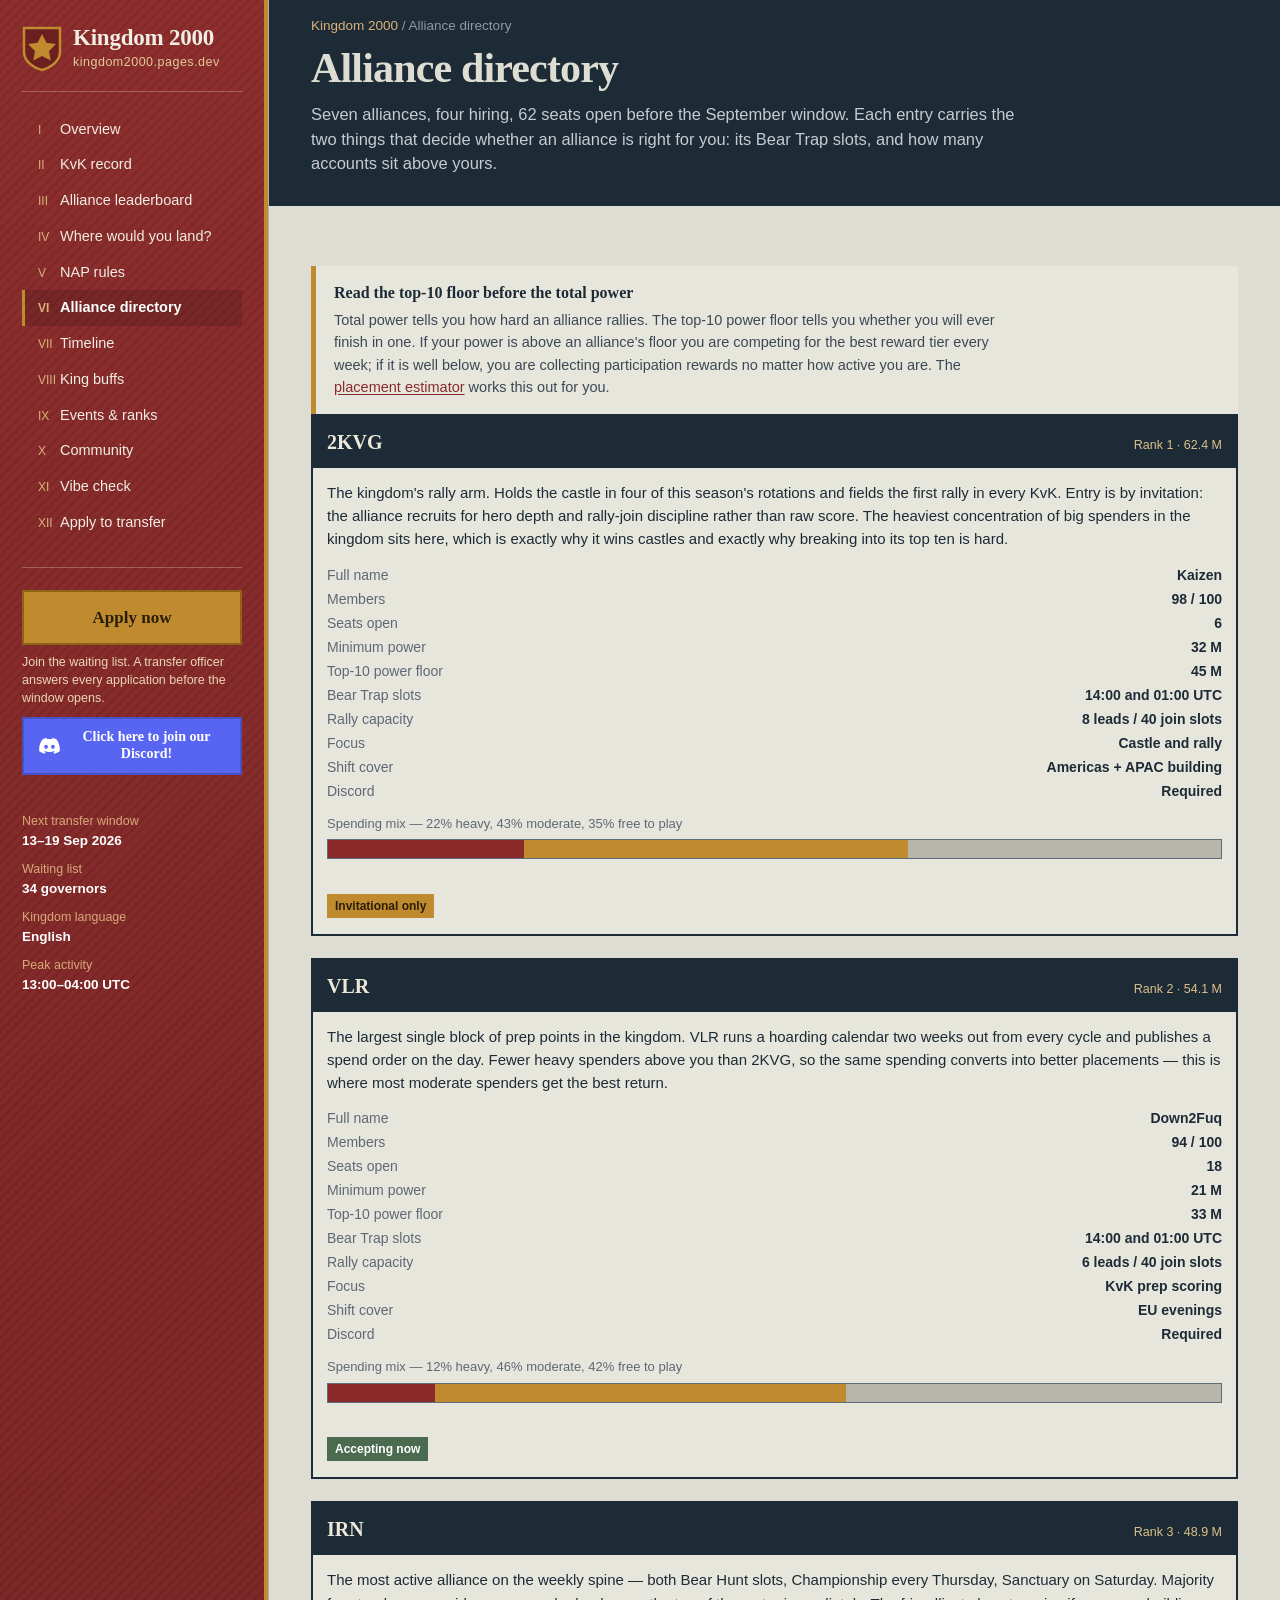
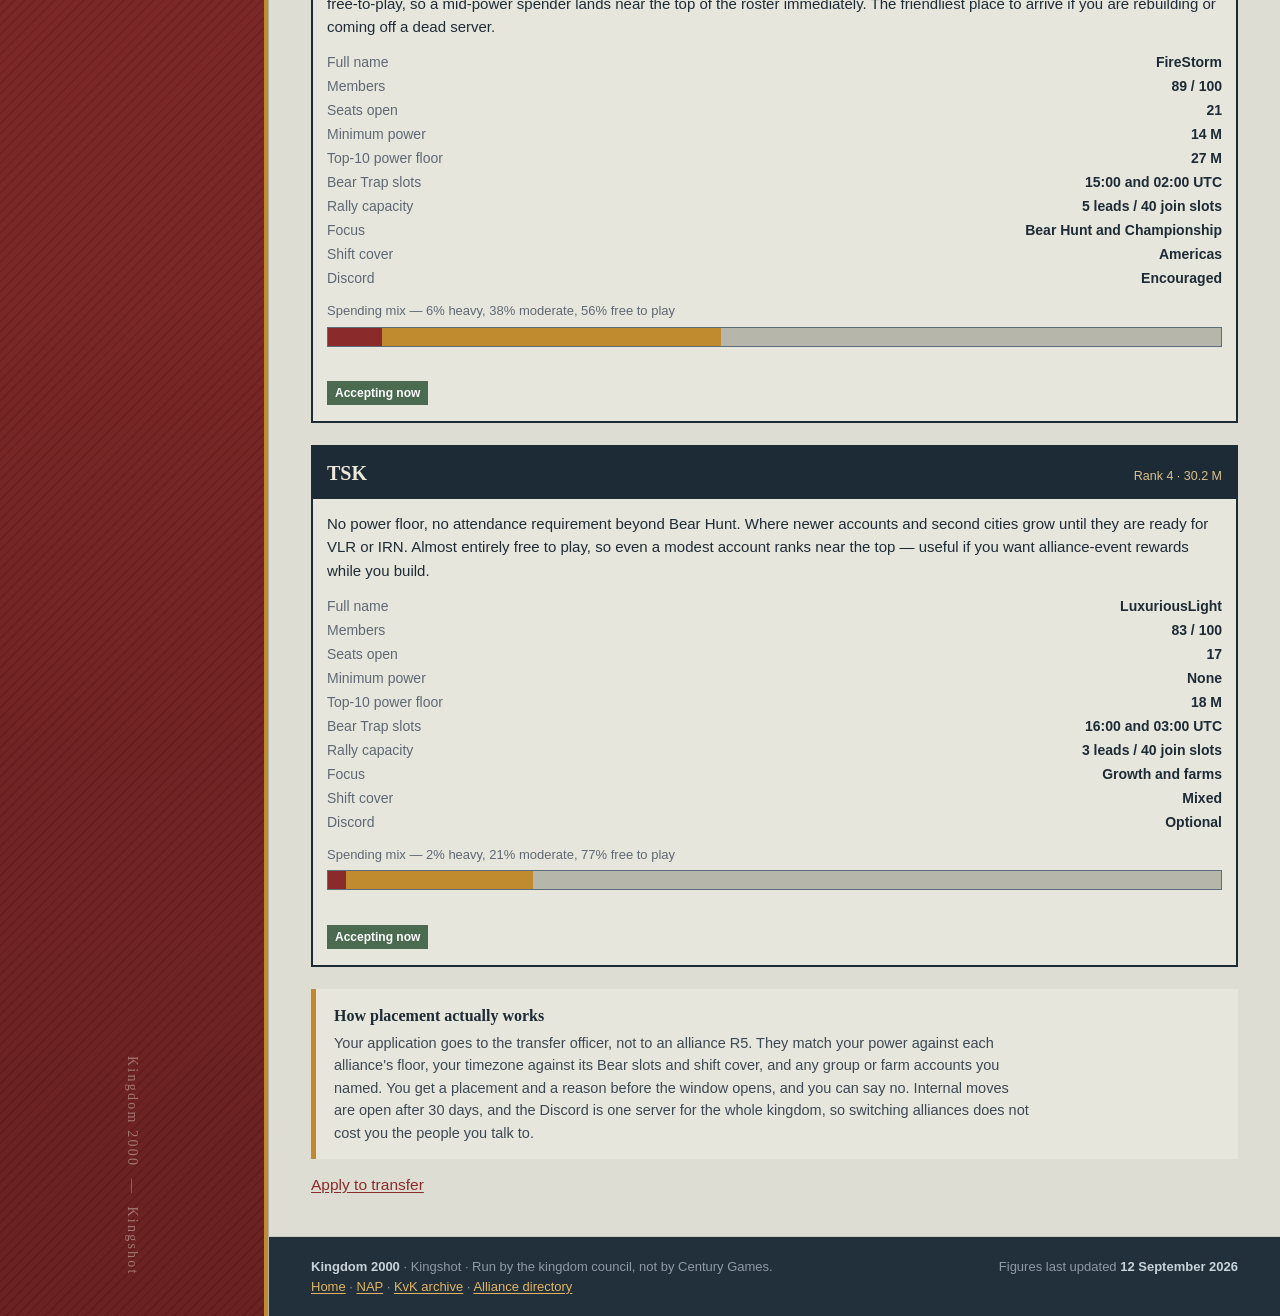
==== commit 0bd4d635: "Modify alliance names and clean up inactive entries Updated alliance names and removed inactive alli" ====
--- a/alliances.html
+++ b/alliances.html
@@ -74,7 +74,7 @@
         <div class="in">
           <p style="font-size:15px;line-height:1.55;margin-bottom:14px">The kingdom's rally arm. Holds the castle in four of this season's rotations and fields the first rally in every KvK. Entry is by invitation: the alliance recruits for hero depth and rally-join discipline rather than raw score. The heaviest concentration of big spenders in the kingdom sits here, which is exactly why it wins castles and exactly why breaking into its top ten is hard.</p>
           <dl>
-            <dt>Full name</dt><dd>Two Thousand Vanguard</dd>
+            <dt>Full name</dt><dd>Kaizen</dd>
             <dt>Members</dt><dd>98 / 100</dd>
             <dt>Seats open</dt><dd>6</dd>
             <dt>Minimum power</dt><dd>32 M</dd>
@@ -95,7 +95,7 @@
         <div class="in">
           <p style="font-size:15px;line-height:1.55;margin-bottom:14px">The largest single block of prep points in the kingdom. VLR runs a hoarding calendar two weeks out from every cycle and publishes a spend order on the day. Fewer heavy spenders above you than 2KVG, so the same spending converts into better placements — this is where most moderate spenders get the best return.</p>
           <dl>
-            <dt>Full name</dt><dd>Valor Regnant</dd>
+            <dt>Full name</dt><dd>Down2Fuq</dd>
             <dt>Members</dt><dd>94 / 100</dd>
             <dt>Seats open</dt><dd>18</dd>
             <dt>Minimum power</dt><dd>21 M</dd>
@@ -116,7 +116,7 @@
         <div class="in">
           <p style="font-size:15px;line-height:1.55;margin-bottom:14px">The most active alliance on the weekly spine — both Bear Hunt slots, Championship every Thursday, Sanctuary on Saturday. Majority free-to-play, so a mid-power spender lands near the top of the roster immediately. The friendliest place to arrive if you are rebuilding or coming off a dead server.</p>
           <dl>
-            <dt>Full name</dt><dd>Ironhold</dd>
+            <dt>Full name</dt><dd>FireStorm</dd>
             <dt>Members</dt><dd>89 / 100</dd>
             <dt>Seats open</dt><dd>21</dd>
             <dt>Minimum power</dt><dd>14 M</dd>
@@ -137,7 +137,7 @@
         <div class="in">
           <p style="font-size:15px;line-height:1.55;margin-bottom:14px">No power floor, no attendance requirement beyond Bear Hunt. Where newer accounts and second cities grow until they are ready for VLR or IRN. Almost entirely free to play, so even a modest account ranks near the top — useful if you want alliance-event rewards while you build.</p>
           <dl>
-            <dt>Full name</dt><dd>Taskmasters</dd>
+            <dt>Full name</dt><dd>LuxuriousLight</dd>
             <dt>Members</dt><dd>83 / 100</dd>
             <dt>Seats open</dt><dd>17</dd>
             <dt>Minimum power</dt><dd>None</dd>
@@ -151,48 +151,6 @@
           <p style="font-size:13px;color:#5E6874;margin-top:12px">Spending mix — 2% heavy, 21% moderate, 77% free to play</p>
           <span class="mix"><i class="h" style="width:2%"></i><i class="m" style="width:21%"></i><i class="f" style="width:77%"></i></span>
           <br><span class="tag open">Accepting now</span>
-        </div>
-      </div>
-      <div class="alli" style="margin-bottom:22px">
-        <header><b>OBL</b><i>Rank 5 · 27.6 M</i></header>
-        <div class="in">
-          <p style="font-size:15px;line-height:1.55;margin-bottom:14px">At cap. Specialises in holding sanctuaries through the European morning when the rest of the kingdom is asleep, and its Bear slots are set to match. Join the waitlist if that shift suits you; seats open most often just after a KvK cycle.</p>
-          <dl>
-            <dt>Full name</dt><dd>Obelisk</dd>
-            <dt>Members</dt><dd>100 / 100</dd>
-            <dt>Seats open</dt><dd>0</dd>
-            <dt>Minimum power</dt><dd>—</dd>
-            <dt>Top-10 power floor</dt><dd>19 M</dd>
-            <dt>Bear Trap slots</dt><dd>09:00 and 20:00 UTC</dd>
-            <dt>Rally capacity</dt><dd>4 leads / 40 join slots</dd>
-            <dt>Focus</dt><dd>Sanctuary holds</dd>
-            <dt>Shift cover</dt><dd>EU mornings</dd>
-            <dt>Discord</dt><dd>Required</dd>
-          </dl>
-          <p style="font-size:13px;color:#5E6874;margin-top:12px">Spending mix — 5% heavy, 34% moderate, 61% free to play</p>
-          <span class="mix"><i class="h" style="width:5%"></i><i class="m" style="width:34%"></i><i class="f" style="width:61%"></i></span>
-          <br><span class="tag shut">Full — waitlist only</span>
-        </div>
-      </div>
-      <div class="alli" style="margin-bottom:22px">
-        <header><b>Farm ring</b><i>Unranked</i></header>
-        <div class="in">
-          <p style="font-size:15px;line-height:1.55;margin-bottom:14px">Farm accounts transfer separately and need their own passes, so plan them into your pass budget. Tell us how many you are bringing on the application and we will hold space in the ring rather than have them land untagged.</p>
-          <dl>
-            <dt>Full name</dt><dd>Unranked farm alliances</dd>
-            <dt>Members</dt><dd>Open</dd>
-            <dt>Seats open</dt><dd>Open</dd>
-            <dt>Minimum power</dt><dd>None</dd>
-            <dt>Top-10 power floor</dt><dd>—</dd>
-            <dt>Bear Trap slots</dt><dd>Not run</dd>
-            <dt>Rally capacity</dt><dd>No rallies</dd>
-            <dt>Focus</dt><dd>Farm accounts</dd>
-            <dt>Shift cover</dt><dd>Any</dd>
-            <dt>Discord</dt><dd>Not needed</dd>
-          </dl>
-          <p style="font-size:13px;color:#5E6874;margin-top:12px">Spending mix — 0% heavy, 0% moderate, 100% free to play</p>
-          <span class="mix"><i class="h" style="width:0%"></i><i class="m" style="width:0%"></i><i class="f" style="width:100%"></i></span>
-          <br><span class="tag open">Bring your farms</span>
         </div>
       </div>
       <div class="note"><b>How placement actually works</b>
